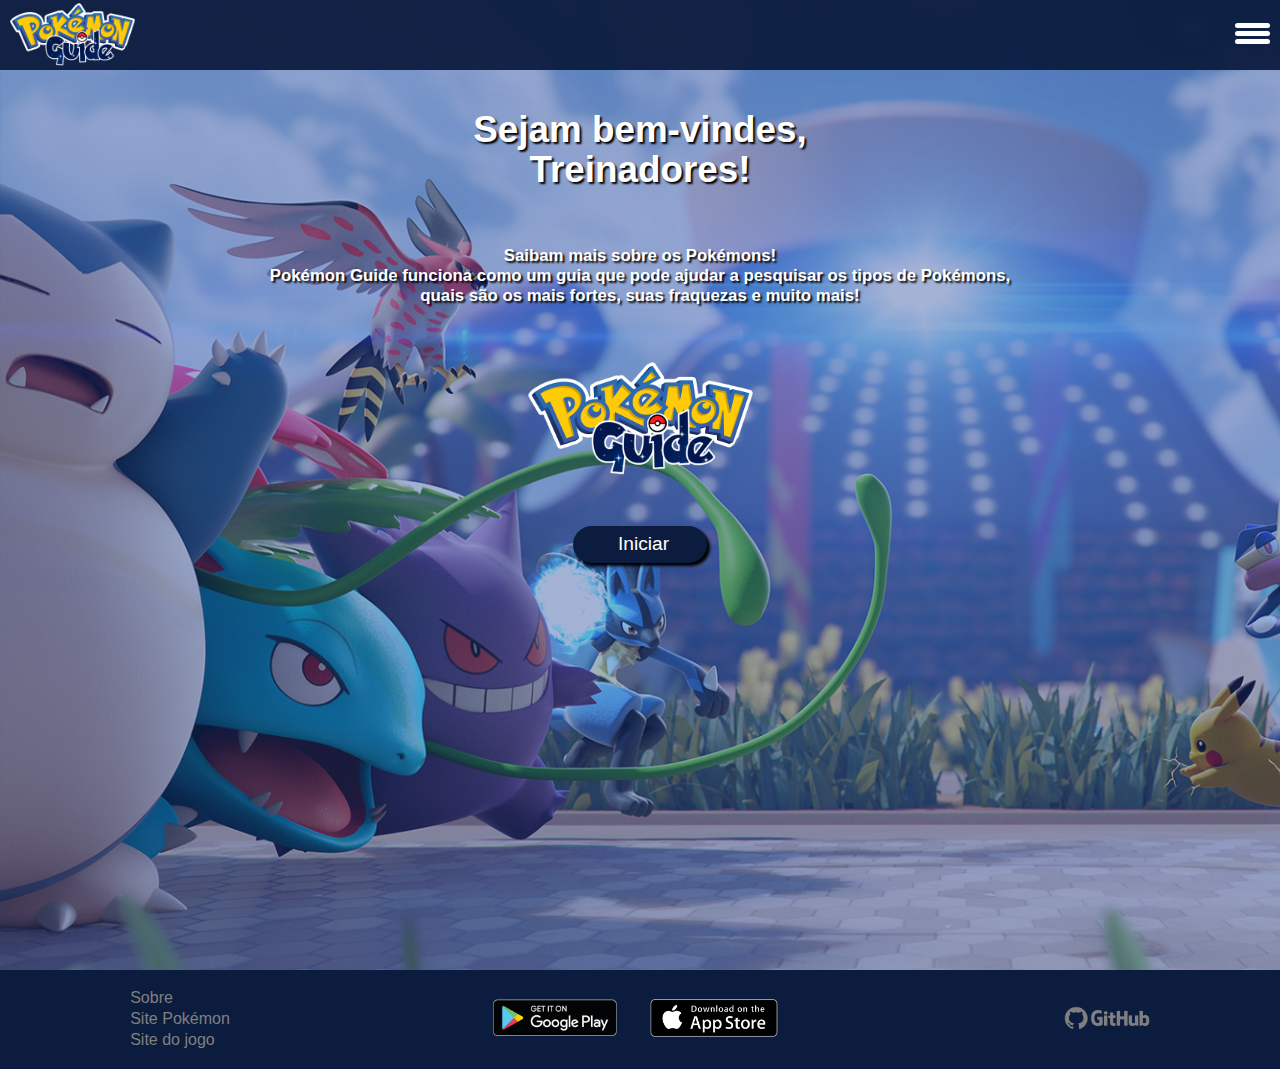
==== index.html @ 06dba269 "Updates" ====
<!DOCTYPE html>
<html lang="pt-br">

<head>
  <meta charset="utf-8">
  <meta name="viewport" content="width=device-width, initial-scale=1.0" />
  <title>Pokémon Guide</title>
  <link rel="shortcut icon" href="/styles/img/Poke_icon.png" type="image/x-icon">
  <link rel="stylesheet" href="/styles/shared.css" />
  <link rel="stylesheet" href="/styles/index.css" />
</head>

<body>
  <header>
    <nav class="nav-bar">
      <button class="button-logo">
        <a href="#">
          <img class="nav-bar-img" src="/styles/img/logo.png" alt="Logo da página">
        </a>
      </button>
      <div class="navbar-menu">
        <div class="hamburguer-menu"> <!-- ÍCONE DO MENU HAMBÚRGUER -->
          <input type="checkbox" class="checkbox-menu" id="checkbox-menu">
          <label for="checkbox-menu">
            <span></span>
            <span></span>
            <span></span>
          </label>
        </div>
        <ul class="menu-list" id="menu-list">
          <li class="menu-item hide">
            <a href="/about.html">Sobre</a>
          </li>
          <li class="menu-item hide">
            <a href="https://www.pokemon.com/br/" target="_blank">Site oficial Pokémon</a>
          </li>
          <li class="menu-item hide">
            <a href="https://pokemongolive.com/pt_br/" target="_blank">Site oficial do jogo</a>
          </li>
        </ul>
      </div>
    </nav>
  </header>

  <main class="main-content">
    <section class="main-welcome">
      <h1>Sejam bem-vindes,<br>Treinadores!</h1>
      <h3>Saibam mais sobre os Pokémons!<br>Pokémon Guide funciona como um guia que pode ajudar a pesquisar os
        tipos de Pokémons,<br> quais são os mais fortes, suas fraquezas e muito mais!</h3>
    </section>
    <section class="logo">
      <img src="/styles/img/logo.png" alt="Logo da páginna">
    </section>
    <section class="button-initial">
      <button>
        <a href="/cardspage.html">Iniciar</a>
      </button>
    </section>
  </main>

  <footer class="footer-navigation">
    <section class="footer-links">
      <a href="/about.html">Sobre</a>
      <a href="https://www.pokemon.com/br/" target="_blank">Site Pokémon</a>
      <a href="https://pokemongolive.com/pt_br/" target="_blank">Site do jogo</a>
    </section>

    <section class="footer-buttonsDownload">
      <button>
        <a href="https://play.google.com/store/apps/details?id=com.nianticlabs.pokemongo" target="_blank">
          <img src="/styles/img/googleplay-button.png" alt="Logo de Download Google Play">
        </a>
      </button>
      <button>
        <a href="https://apps.apple.com/vc/app/pok%C3%A9mon-go/id1094591345" target="_blank">
          <img src="/styles/img/appstore-button.png" alt="Logo de Download App Store">
        </a>
      </button>
    </section>

    <section class="footer-githubLink">
      <a href="https://github.com/CassiaCosta" target="_blank">
        <img src="/styles/img/GitHub-Emblem.png" alt="Logo GitHub">
      </a>
    </section>
  </footer>

  <script src="/js/main.js" type="module"></script>
  <script src="/js/settings.js" type="module"></script>
</body>

</html>
---- styles/shared.css ----
/* CONFIGURAÇÃO GERAL */
* {
    padding: 0;
    margin: 0;
    border: 0;
}

html,
body {
    height: 100%;
    width: 100%;
}

body {
    font-family: var(--default-font);
    background-color: var(--default-background-color);
}

/* ESTILIZAÇÃO DO HEADER */
.nav-bar {
    background-color: var(--default-transparent-header-color);
    height: 4.375rem;
    display: flex;
    justify-content: space-between;
}

.button-logo {
    background: none;
    margin-top: 0.188rem;
    margin-left: 0.6rem;
    align-self: flex-start;
}

.nav-bar-img {
    height: 5rem;
}

.navbar-menu {
    margin: 0.315rem 0.6rem 0 0;
    display: flex;
    flex-direction: column;
    align-items: flex-end;
}

.checkbox-menu {
    opacity: 0;
}

.hamburguer-menu label {
    height: 1.25rem;
    width: 2.188rem;
    display: block;
    position: relative;
    cursor: pointer;
}

.hamburguer-menu label span {
    background: var(--default-primary-font-color);
    height: 0.313rem;
    width: 100%;
    border-radius: 1.875rem;
    display: block;
    position: absolute;
    transition: 0.25s ease-in-out;
}

.hamburguer-menu label span:nth-child(1) {
    top: 0;
}

.hamburguer-menu label span:nth-child(2) {
    top: 0.5rem;
}

.hamburguer-menu label span:nth-child(3) {
    top: 1rem;
}

#checkbox-menu:checked + label span:nth-child(1) {
    top: 0.5rem;
    transform: rotate(-45deg);
}

#checkbox-menu:checked + label span:nth-child(2) {
    opacity: 0;
}

#checkbox-menu:checked + label span:nth-child(3) {
    top: 0.5rem;
    transform: rotate(45deg);
}

.menu-item.hide {
    display: none;
}
---- styles/index.css ----
:root {
    --default-font: "Trebuchet MS", "Lucida Sans Unicode", "Lucida Grande", "Lucida Sans", Arial, sans-serif;
    --default-header-footer-color: #0c1c3e;
    --default-transparent-header-color: #0c1c3ef1;
    --default-background-color: #1d4396;
    --default-primary-font-color: white;
    --default-secondary-font-color: #0c1c3e;
    --default-footer-font-color: gray;
    --default-yellow: rgb(255, 203, 8);
    --bar-hover-color-over: red;
    --default-button-hover-color: #050d1f;
}

/* ESTILIZAÇÃO DA LISTA DO MENU */
.menu-item {
    list-style: none;
    padding: 0.938rem 0.625rem 0.938rem 80rem;
}

.menu-item:nth-child(1) a {
    padding: 0.938rem 0 0.938rem 8rem;
}

.nav-bar a {
    text-decoration: none;
    font-size: 1.1rem;
    color: var(--default-primary-font-color);
}

.nav-bar a:hover {
    color: var(--default-yellow);
}

.menu-list {
    background-color: var(--default-transparent-header-color);
    height: 100%;
    border-top: 0.1rem solid var(--default-footer-font-color);
    border-bottom: 0.1rem solid var(--default-footer-font-color);
    margin-top: 4.04rem;
    right: 0;
    display: flex;
    flex-direction: column;
    align-items: flex-end;
    position: absolute;
    z-index: 1;
}

/* CONTEÚDO PRINCIAL */
body::before {
    content: " ";
    background-image: url(/styles/img/background-initial.png);
    background-size: cover;
    height: 115%;
    top: 0;
    right: 0;
    bottom: 0;
    left: 0;
    opacity: 0.6;
    position: absolute;
    z-index: -1;
}

.main-content {
    color: var(--default-primary-font-color);
    text-shadow: 0.125rem 0.125rem 0.125rem rgb(0 0 0 / 100%);
    height: 100%;
    display: flex;
    flex-direction: column;
    text-align: center;
    position: relative;
}

.main-welcome h1 {
    font-size: 2.3rem;
    line-height: 2.5rem;
    margin: 2.5rem;
}

.main-welcome h3 {
    font-size: 1.05rem;
    padding: 1rem;
}

.logo img {
    height: 9rem;
    margin-top: 2.5rem;
}

.button-initial button {
    font-size: 1.2rem;
    background-color: var(--default-secondary-font-color);
    height: 2.3rem;
    width: 8.375rem;
    margin-top: 1rem;
    border-radius: 3.125rem;
    box-shadow: 3px 3px 3px black;
}

.button-initial button:hover {
    background-color: var(--default-background-color);
}

.button-initial a {
    text-decoration: none;
    color: var(--default-primary-font-color);
    padding: 0.625rem 2.813rem;
}

.button-initial a:hover {
    color: var(--default-yellow);
}

/* ESTILIZAÇÃO DO FOOTER */
.footer-navigation {
    font-size: 1rem;
    background-color: var(--default-header-footer-color);
    height: 6.2rem;
    display: flex;
    justify-content: space-around;
    align-items: center;
}

.footer-links {
    display: grid;
    line-height: 1.3rem;
}

.footer-links a {
    text-decoration: none;
    color: var(--default-footer-font-color);
}

.footer-links a:hover {
    color: var(--default-yellow);
}

.footer-buttonsDownload button {
    background-color: var(--default-header-footer-color);
    margin-right: 1.5rem;
}

.footer-buttonsDownload button img {
    height: 2.5rem;
}

.footer-githubLink a img {
    height: 3rem;
}

@media screen and (max-width: 740px) {
    /* CONTEÚDO PRINCIAL */
    .main-welcome h1 {
        font-size: 2rem;
    }
    .logo img {
        height: 7rem;
        margin-top: 2rem;
    }
}

@media screen and (max-width: 560px) {
    /* CONTEÚDO PRINCIAL */
    .main-welcome h1 {
        font-size: 1.5rem;
    }
    .logo img {
        height: 6rem;
        margin-top: 1rem;
    }
    /* ESTILIZAÇÃO DO FOOTER */
    .footer-navigation {
        font-size: 0.7rem;
    }
    .footer-links {
        line-height: 1rem;
    }
    .footer-buttonsDownload button img {
        height: 2rem;
    }
    .footer-buttonsDownload button {
        margin-right: 0;
        display: flex;
    }
    .footer-githubLink a img {
        height: 2.5rem;
    }
}
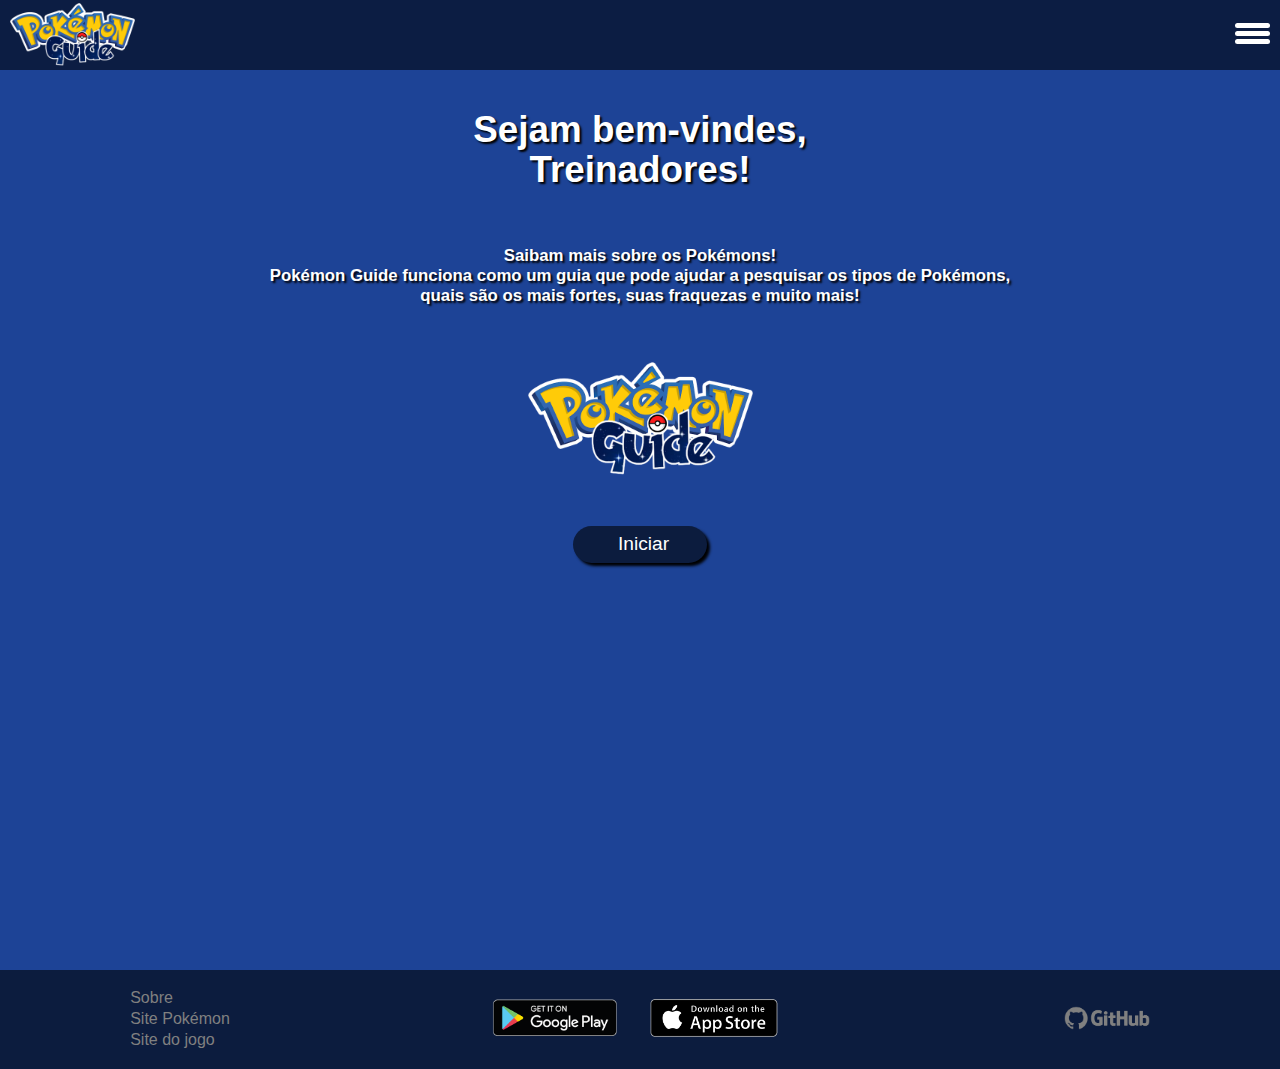
==== commit 1987b157: "Updates" ====
--- a/index.html
+++ b/index.html
@@ -5,9 +5,9 @@
   <meta charset="utf-8">
   <meta name="viewport" content="width=device-width, initial-scale=1.0" />
   <title>Pokémon Guide</title>
-  <link rel="shortcut icon" href="/styles/img/Poke_icon.png" type="image/x-icon">
-  <link rel="stylesheet" href="/styles/shared.css" />
-  <link rel="stylesheet" href="/styles/index.css" />
+  <link rel="shortcut icon" href="./styles/img/Poke_icon.png" type="image/x-icon">
+  <link rel="stylesheet" href="./styles/shared.css" />
+  <link rel="stylesheet" href="./styles/index.css" />
 </head>
 
 <body>
@@ -15,7 +15,7 @@
     <nav class="nav-bar">
       <button class="button-logo">
         <a href="#">
-          <img class="nav-bar-img" src="/styles/img/logo.png" alt="Logo da página">
+          <img class="nav-bar-img" src="./styles/img/logo.png" alt="Logo da página">
         </a>
       </button>
       <div class="navbar-menu">
@@ -29,7 +29,7 @@
         </div>
         <ul class="menu-list" id="menu-list">
           <li class="menu-item hide">
-            <a href="/about.html">Sobre</a>
+            <a href="./about.html">Sobre</a>
           </li>
           <li class="menu-item hide">
             <a href="https://www.pokemon.com/br/" target="_blank">Site oficial Pokémon</a>
@@ -49,18 +49,18 @@
         tipos de Pokémons,<br> quais são os mais fortes, suas fraquezas e muito mais!</h3>
     </section>
     <section class="logo">
-      <img src="/styles/img/logo.png" alt="Logo da páginna">
+      <img src="./styles/img/logo.png" alt="Logo da páginna">
     </section>
     <section class="button-initial">
       <button>
-        <a href="/cardspage.html">Iniciar</a>
+        <a href="./cardspage.html">Iniciar</a>
       </button>
     </section>
   </main>
 
   <footer class="footer-navigation">
     <section class="footer-links">
-      <a href="/about.html">Sobre</a>
+      <a href="./about.html">Sobre</a>
       <a href="https://www.pokemon.com/br/" target="_blank">Site Pokémon</a>
       <a href="https://pokemongolive.com/pt_br/" target="_blank">Site do jogo</a>
     </section>
@@ -68,25 +68,25 @@
     <section class="footer-buttonsDownload">
       <button>
         <a href="https://play.google.com/store/apps/details?id=com.nianticlabs.pokemongo" target="_blank">
-          <img src="/styles/img/googleplay-button.png" alt="Logo de Download Google Play">
+          <img src="./styles/img/googleplay-button.png" alt="Logo de Download Google Play">
         </a>
       </button>
       <button>
         <a href="https://apps.apple.com/vc/app/pok%C3%A9mon-go/id1094591345" target="_blank">
-          <img src="/styles/img/appstore-button.png" alt="Logo de Download App Store">
+          <img src="./styles/img/appstore-button.png" alt="Logo de Download App Store">
         </a>
       </button>
     </section>
 
     <section class="footer-githubLink">
       <a href="https://github.com/CassiaCosta" target="_blank">
-        <img src="/styles/img/GitHub-Emblem.png" alt="Logo GitHub">
+        <img src="./styles/img/GitHub-Emblem.png" alt="Logo GitHub">
       </a>
     </section>
   </footer>
 
-  <script src="/js/main.js" type="module"></script>
-  <script src="/js/settings.js" type="module"></script>
+  <script src="./js/main.js" type="module"></script>
+  <script src="./js/settings.js" type="module"></script>
 </body>
 
 </html>--- a/styles/index.css
+++ b/styles/index.css
@@ -48,7 +48,7 @@
 /* CONTEÚDO PRINCIAL */
 body::before {
     content: " ";
-    background-image: url(/styles/img/background-initial.png);
+    background-image: url(./styles/img/background-initial.png);
     background-size: cover;
     height: 115%;
     top: 0;
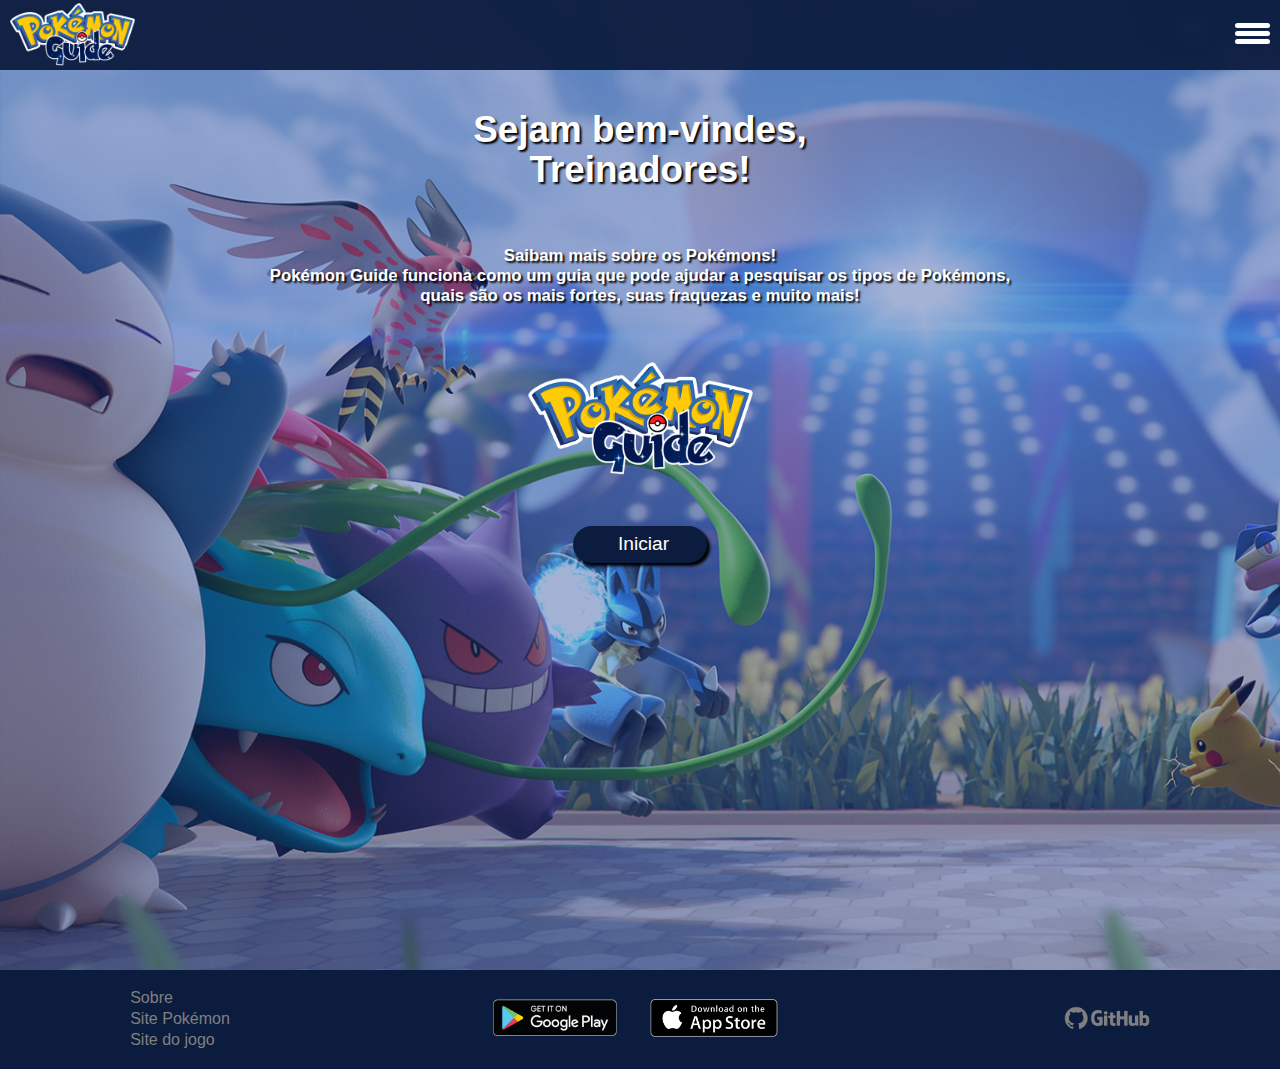
==== commit 2585bf35: "Updates" ====
--- a/index.html
+++ b/index.html
@@ -3,6 +3,7 @@
 
 <head>
   <meta charset="utf-8">
+  <meta http-equiv="X-UA-Compatible" content="IE=edge">
   <meta name="viewport" content="width=device-width, initial-scale=1.0" />
   <title>Pokémon Guide</title>
   <link rel="shortcut icon" href="./styles/img/Poke_icon.png" type="image/x-icon">
--- a/styles/index.css
+++ b/styles/index.css
@@ -48,7 +48,7 @@
 /* CONTEÚDO PRINCIAL */
 body::before {
     content: " ";
-    background-image: url(./styles/img/background-initial.png);
+    background-image: url(../styles/img/background-initial.png);
     background-size: cover;
     height: 115%;
     top: 0;
